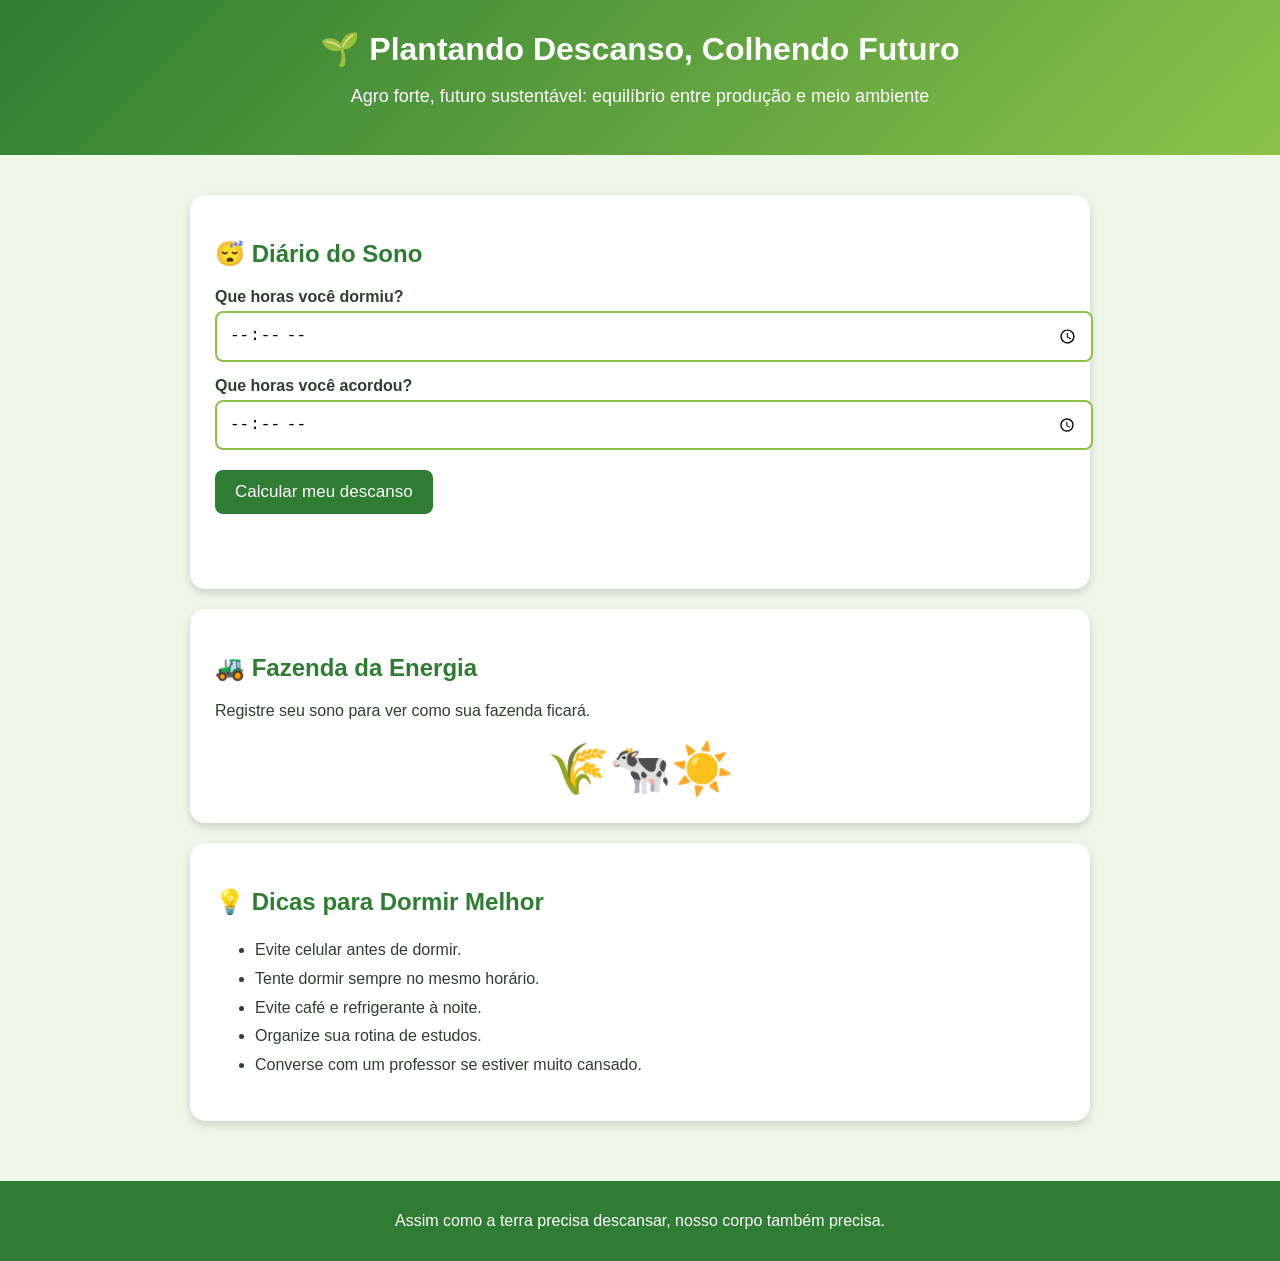
==== index.html @ 963bdbe6 "teste 1" ====
<!DOCTYPE html>
<html lang="pt-BR">
<head>
  <meta charset="UTF-8">
  <title>Plantando Descanso, Colhendo Futuro</title>
  <link rel="stylesheet" href="style.css">
</head>
<body>

  <header>
    <h1>🌱 Plantando Descanso, Colhendo Futuro</h1>
    <p>Agro forte, futuro sustentável: equilíbrio entre produção e meio ambiente</p>
  </header>

  <main>
    <section class="card">
      <h2>😴 Diário do Sono</h2>

      <label>Que horas você dormiu?</label>
      <input type="time" id="horaDormiu">

      <label>Que horas você acordou?</label>
      <input type="time" id="horaAcordou">

      <button onclick="calcularSono()">Calcular meu descanso</button>

      <div id="resultado"></div>
    </section>

    <section class="card">
      <h2>🚜 Fazenda da Energia</h2>
      <p id="fazenda">Registre seu sono para ver como sua fazenda ficará.</p>
      <div id="imagemFazenda">🌾🐄☀️</div>
    </section>

    <section class="card">
      <h2>💡 Dicas para Dormir Melhor</h2>
      <ul>
        <li>Evite celular antes de dormir.</li>
        <li>Tente dormir sempre no mesmo horário.</li>
        <li>Evite café e refrigerante à noite.</li>
        <li>Organize sua rotina de estudos.</li>
        <li>Converse com um professor se estiver muito cansado.</li>
      </ul>
    </section>
  </main>

  <footer>
    <p>Assim como a terra precisa descansar, nosso corpo também precisa.</p>
  </footer>

  <script src="script.js"></script>
</body>
</html>
---- style.css ----
body {
  margin: 0;
  font-family: Arial, sans-serif;
  background: #eef7e8;
  color: #2f3e2f;
}

header {
  background: linear-gradient(135deg, #2e7d32, #8bc34a);
  color: white;
  text-align: center;
  padding: 30px 15px;
}

header h1 {
  margin: 0;
  font-size: 32px;
}

header p {
  font-size: 18px;
}

main {
  max-width: 900px;
  margin: 30px auto;
  padding: 10px;
}

.card {
  background: white;
  padding: 25px;
  margin-bottom: 20px;
  border-radius: 15px;
  box-shadow: 0 4px 10px rgba(0,0,0,0.15);
}

.card h2 {
  color: #2e7d32;
}

label {
  display: block;
  margin-top: 15px;
  font-weight: bold;
}

input {
  width: 100%;
  padding: 12px;
  margin-top: 5px;
  border: 2px solid #8bc34a;
  border-radius: 8px;
  font-size: 16px;
}

button {
  margin-top: 20px;
  padding: 12px 20px;
  background: #2e7d32;
  color: white;
  border: none;
  border-radius: 8px;
  font-size: 17px;
  cursor: pointer;
}

button:hover {
  background: #1b5e20;
}

#resultado {
  margin-top: 20px;
  padding: 15px;
  border-radius: 10px;
  font-size: 18px;
  font-weight: bold;
}

#imagemFazenda {
  font-size: 50px;
  text-align: center;
  margin-top: 20px;
}

ul {
  line-height: 1.8;
}

footer {
  text-align: center;
  background: #2e7d32;
  color: white;
  padding: 15px;
}
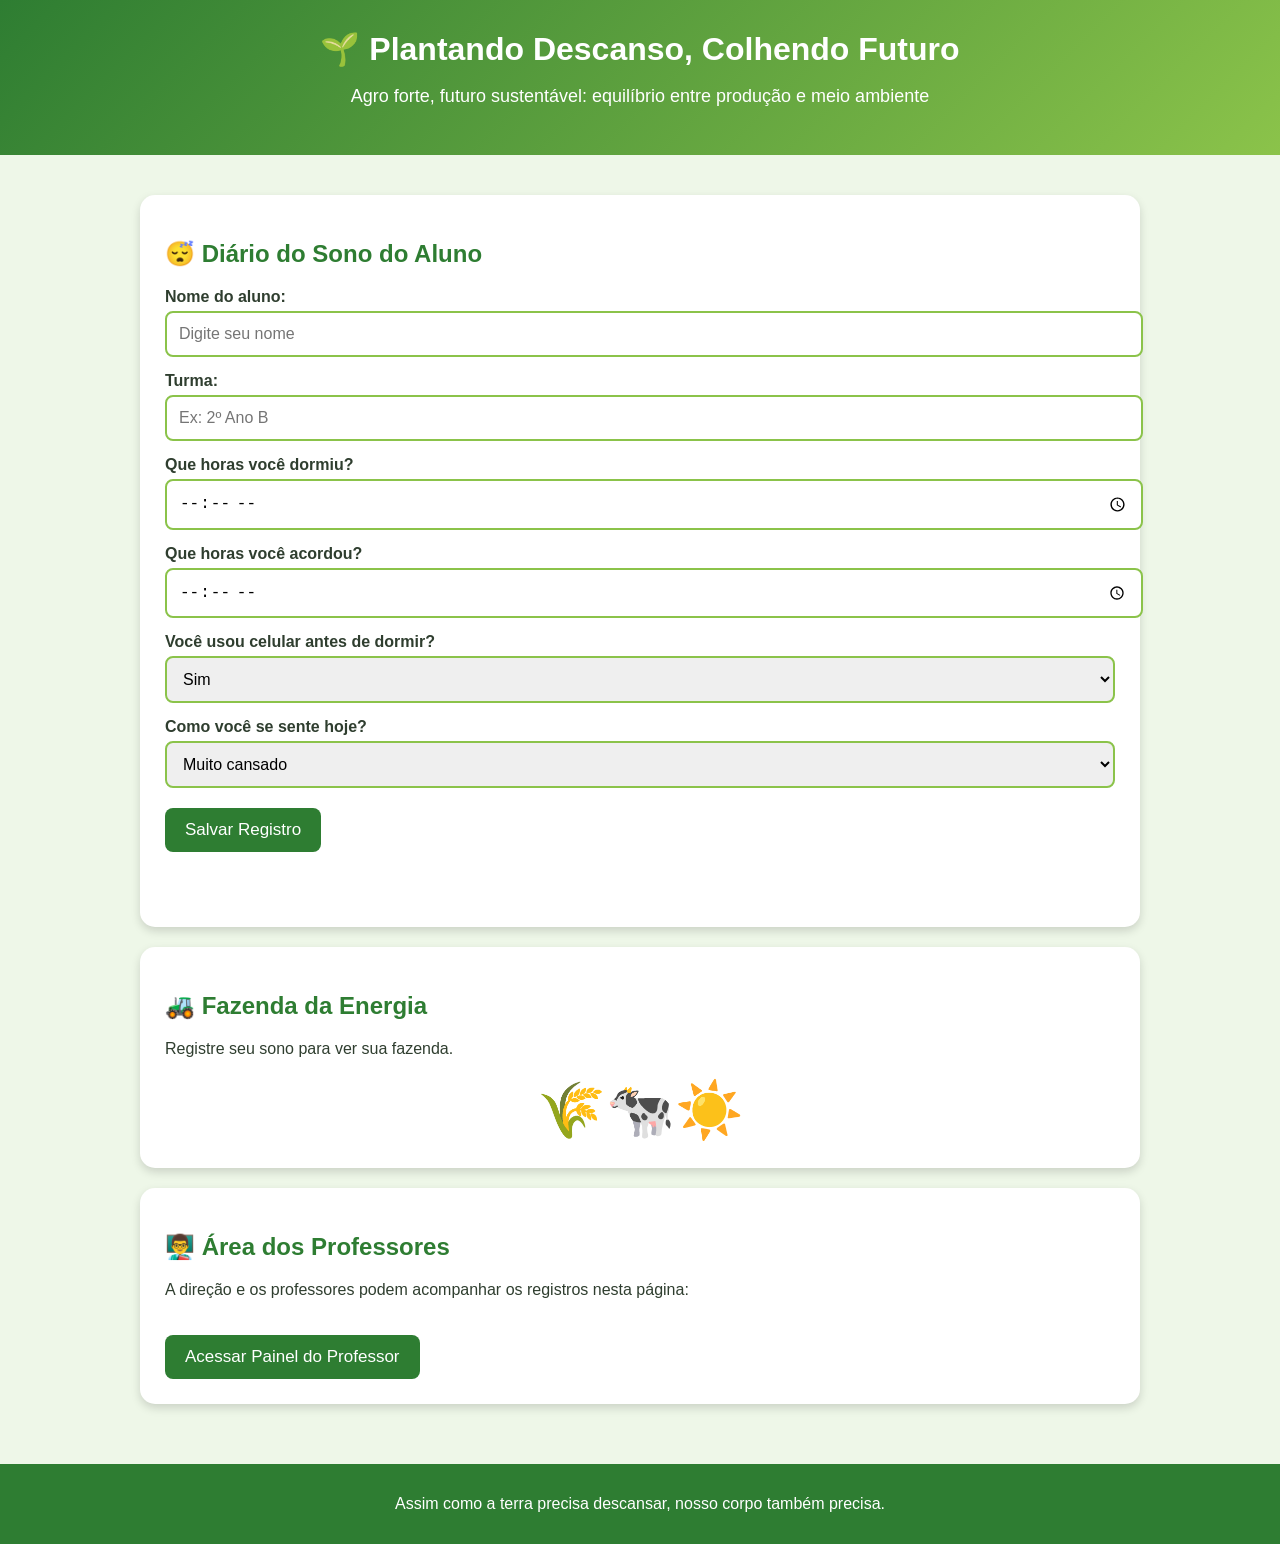
==== commit 4e7bc404: "asdasd" ====
--- a/index.html
+++ b/index.html
@@ -7,48 +7,63 @@
 </head>
 <body>
 
-  <header>
-    <h1>🌱 Plantando Descanso, Colhendo Futuro</h1>
-    <p>Agro forte, futuro sustentável: equilíbrio entre produção e meio ambiente</p>
-  </header>
+<header>
+  <h1>🌱 Plantando Descanso, Colhendo Futuro</h1>
+  <p>Agro forte, futuro sustentável: equilíbrio entre produção e meio ambiente</p>
+</header>
 
-  <main>
-    <section class="card">
-      <h2>😴 Diário do Sono</h2>
+<main>
+  <section class="card">
+    <h2>😴 Diário do Sono do Aluno</h2>
 
-      <label>Que horas você dormiu?</label>
-      <input type="time" id="horaDormiu">
+    <label>Nome do aluno:</label>
+    <input type="text" id="nome" placeholder="Digite seu nome">
 
-      <label>Que horas você acordou?</label>
-      <input type="time" id="horaAcordou">
+    <label>Turma:</label>
+    <input type="text" id="turma" placeholder="Ex: 2º Ano B">
 
-      <button onclick="calcularSono()">Calcular meu descanso</button>
+    <label>Que horas você dormiu?</label>
+    <input type="time" id="horaDormiu">
 
-      <div id="resultado"></div>
-    </section>
+    <label>Que horas você acordou?</label>
+    <input type="time" id="horaAcordou">
 
-    <section class="card">
-      <h2>🚜 Fazenda da Energia</h2>
-      <p id="fazenda">Registre seu sono para ver como sua fazenda ficará.</p>
-      <div id="imagemFazenda">🌾🐄☀️</div>
-    </section>
+    <label>Você usou celular antes de dormir?</label>
+    <select id="celular">
+      <option value="Sim">Sim</option>
+      <option value="Não">Não</option>
+    </select>
 
-    <section class="card">
-      <h2>💡 Dicas para Dormir Melhor</h2>
-      <ul>
-        <li>Evite celular antes de dormir.</li>
-        <li>Tente dormir sempre no mesmo horário.</li>
-        <li>Evite café e refrigerante à noite.</li>
-        <li>Organize sua rotina de estudos.</li>
-        <li>Converse com um professor se estiver muito cansado.</li>
-      </ul>
-    </section>
-  </main>
+    <label>Como você se sente hoje?</label>
+    <select id="energia">
+      <option value="Muito cansado">Muito cansado</option>
+      <option value="Cansado">Cansado</option>
+      <option value="Bem">Bem</option>
+      <option value="Com muita energia">Com muita energia</option>
+    </select>
 
-  <footer>
-    <p>Assim como a terra precisa descansar, nosso corpo também precisa.</p>
-  </footer>
+    <button onclick="salvarRegistro()">Salvar Registro</button>
 
-  <script src="script.js"></script>
+    <div id="resultado"></div>
+  </section>
+
+  <section class="card">
+    <h2>🚜 Fazenda da Energia</h2>
+    <p id="fazenda">Registre seu sono para ver sua fazenda.</p>
+    <div id="imagemFazenda">🌾🐄☀️</div>
+  </section>
+
+  <section class="card">
+    <h2>👨‍🏫 Área dos Professores</h2>
+    <p>A direção e os professores podem acompanhar os registros nesta página:</p>
+    <a class="botao-link" href="professor.html">Acessar Painel do Professor</a>
+  </section>
+</main>
+
+<footer>
+  <p>Assim como a terra precisa descansar, nosso corpo também precisa.</p>
+</footer>
+
+<script src="script.js"></script>
 </body>
 </html>
--- a/style.css
+++ b/style.css
@@ -22,7 +22,7 @@
 }
 
 main {
-  max-width: 900px;
+  max-width: 1000px;
   margin: 30px auto;
   padding: 10px;
 }
@@ -45,7 +45,7 @@
   font-weight: bold;
 }
 
-input {
+input, select {
   width: 100%;
   padding: 12px;
   margin-top: 5px;
@@ -54,19 +54,29 @@
   font-size: 16px;
 }
 
-button {
+button, .botao-link {
+  display: inline-block;
   margin-top: 20px;
   padding: 12px 20px;
   background: #2e7d32;
   color: white;
+  text-decoration: none;
   border: none;
   border-radius: 8px;
   font-size: 17px;
   cursor: pointer;
 }
 
-button:hover {
+button:hover, .botao-link:hover {
   background: #1b5e20;
+}
+
+.perigo {
+  background: #c62828;
+}
+
+.perigo:hover {
+  background: #8e0000;
 }
 
 #resultado {
@@ -78,13 +88,51 @@
 }
 
 #imagemFazenda {
-  font-size: 50px;
+  font-size: 55px;
   text-align: center;
   margin-top: 20px;
 }
 
-ul {
-  line-height: 1.8;
+.resumo {
+  display: flex;
+  gap: 20px;
+  flex-wrap: wrap;
+}
+
+.resumo div {
+  flex: 1;
+  min-width: 180px;
+  background: #f1f8e9;
+  border-radius: 12px;
+  padding: 20px;
+  text-align: center;
+}
+
+.resumo h3 {
+  font-size: 32px;
+  margin: 0;
+  color: #2e7d32;
+}
+
+table {
+  width: 100%;
+  border-collapse: collapse;
+  margin-top: 15px;
+}
+
+th {
+  background: #2e7d32;
+  color: white;
+}
+
+th, td {
+  padding: 12px;
+  border: 1px solid #ccc;
+  text-align: center;
+}
+
+tr:nth-child(even) {
+  background: #f1f8e9;
 }
 
 footer {
@@ -92,4 +140,14 @@
   background: #2e7d32;
   color: white;
   padding: 15px;
+}
+
+@media (max-width: 700px) {
+  table {
+    font-size: 13px;
+  }
+
+  header h1 {
+    font-size: 24px;
+  }
 }
